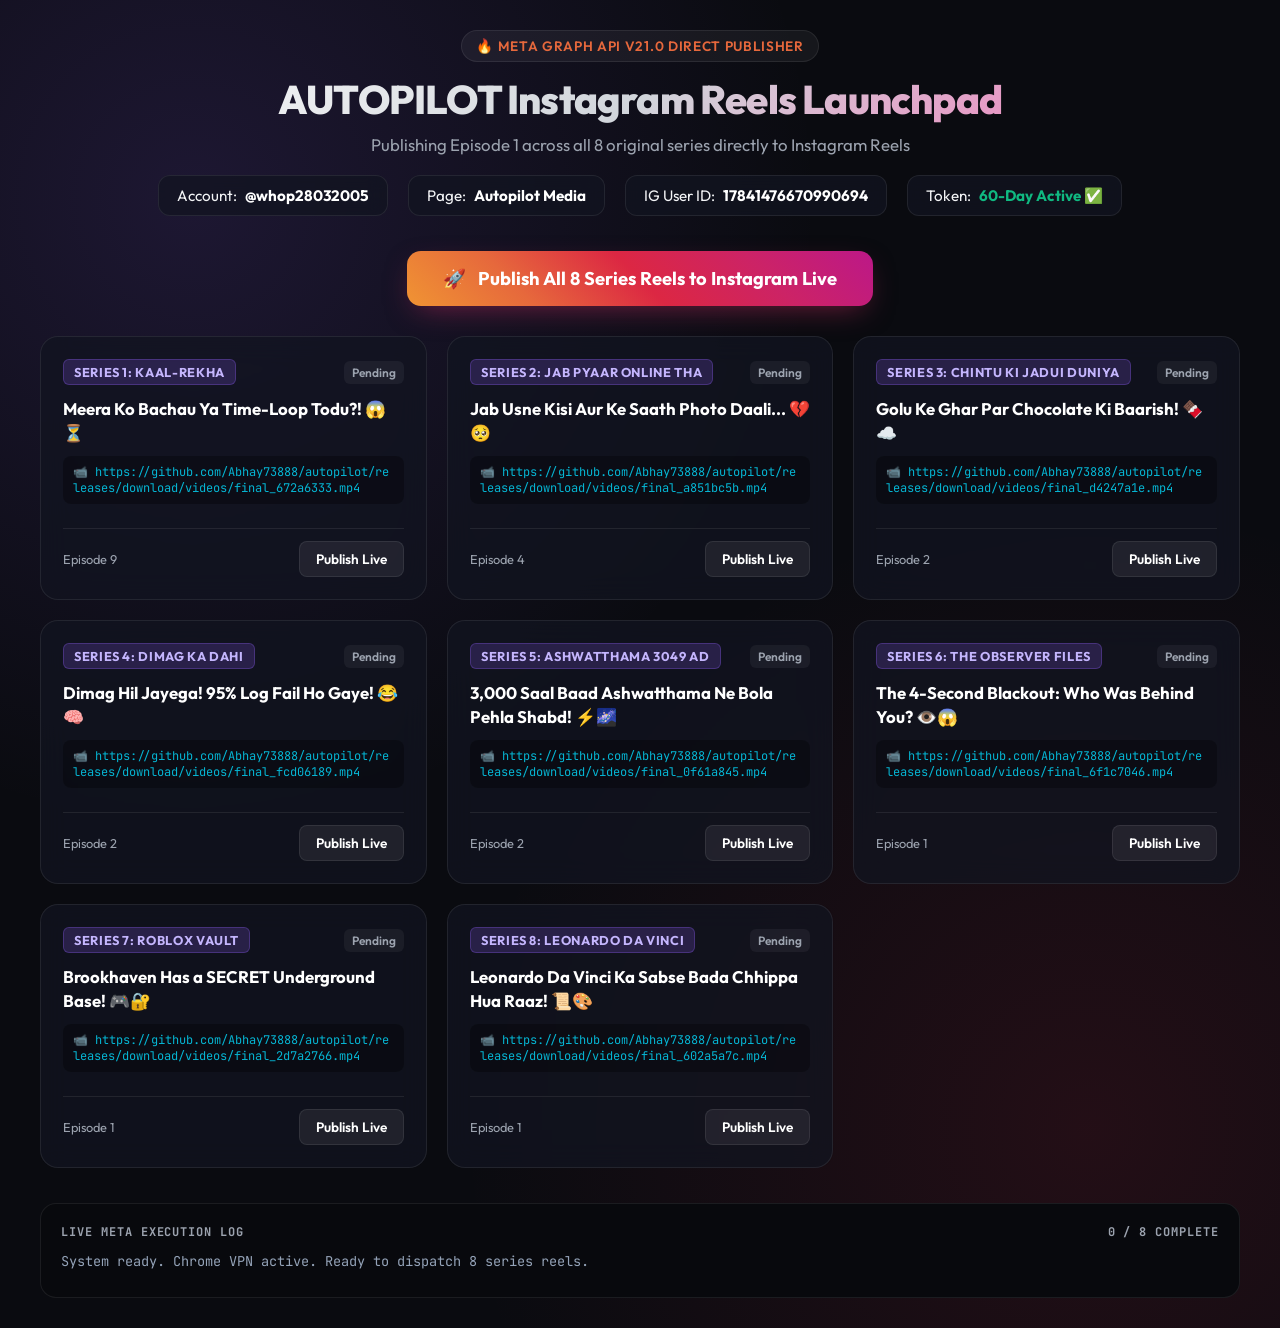
==== web/publish_instagram_reels.html @ 4295536a "feat(instagram): add 1-click in-browser Reels publisher for all 8 series" ====
<!DOCTYPE html>
<html lang="en">
<head>
  <meta charset="UTF-8">
  <meta name="viewport" content="width=device-width, initial-scale=1.0">
  <title>AUTOPILOT — Instagram Reels Live Publisher</title>
  <link rel="preconnect" href="https://fonts.googleapis.com">
  <link rel="preconnect" href="https://fonts.gstatic.com" crossorigin>
  <link href="https://fonts.googleapis.com/css2?family=Outfit:wght@300;400;600;700;800&family=JetBrains+Mono:wght@400;500;700&display=swap" rel="stylesheet">
  <style>
    :root {
      --bg-dark: #0a0b10;
      --card-bg: rgba(18, 20, 32, 0.75);
      --card-border: rgba(255, 255, 255, 0.08);
      --accent-ig: linear-gradient(45deg, #f09433 0%, #e6683c 25%, #dc2743 50%, #cc2366 75%, #bc1888 100%);
      --accent-purple: #8b5cf6;
      --accent-cyan: #06b6d4;
      --accent-green: #10b981;
      --accent-red: #ef4444;
      --text-main: #f3f4f6;
      --text-muted: #9ca3af;
    }

    * { box-sizing: border-box; margin: 0; padding: 0; }
    body {
      background: var(--bg-dark);
      color: var(--text-main);
      font-family: 'Outfit', sans-serif;
      min-height: 100vh;
      padding: 30px 20px;
      overflow-x: hidden;
      background-image: 
        radial-gradient(circle at 15% 15%, rgba(139, 92, 246, 0.15) 0%, transparent 40%),
        radial-gradient(circle at 85% 85%, rgba(220, 39, 67, 0.12) 0%, transparent 40%);
    }

    .container {
      max-width: 1200px;
      margin: 0 auto;
    }

    header {
      text-align: center;
      margin-bottom: 35px;
    }

    .badge {
      display: inline-flex;
      align-items: center;
      gap: 6px;
      padding: 6px 14px;
      border-radius: 9999px;
      background: rgba(255, 255, 255, 0.05);
      border: 1px solid var(--card-border);
      font-size: 0.85rem;
      font-weight: 600;
      letter-spacing: 0.05em;
      text-transform: uppercase;
      color: #e6683c;
      margin-bottom: 12px;
    }

    h1 {
      font-size: 2.5rem;
      font-weight: 800;
      letter-spacing: -0.02em;
      margin-bottom: 10px;
      background: linear-gradient(135deg, #fff 0%, #d1d5db 50%, #f472b6 100%);
      -webkit-background-clip: text;
      -webkit-text-fill-color: transparent;
    }

    p.subtitle {
      color: var(--text-muted);
      font-size: 1.05rem;
    }

    .account-strip {
      display: flex;
      justify-content: center;
      gap: 20px;
      flex-wrap: wrap;
      margin-top: 20px;
    }

    .chip {
      background: var(--card-bg);
      border: 1px solid var(--card-border);
      padding: 10px 18px;
      border-radius: 12px;
      display: flex;
      align-items: center;
      gap: 8px;
      font-size: 0.95rem;
      backdrop-filter: blur(10px);
    }
    .chip b { color: #fff; }

    .action-panel {
      display: flex;
      justify-content: center;
      gap: 15px;
      margin-bottom: 30px;
    }

    .btn-main {
      background: var(--accent-ig);
      color: #fff;
      font-family: 'Outfit', sans-serif;
      font-size: 1.15rem;
      font-weight: 700;
      padding: 16px 36px;
      border: none;
      border-radius: 14px;
      cursor: pointer;
      display: inline-flex;
      align-items: center;
      gap: 12px;
      box-shadow: 0 10px 30px -10px rgba(225, 48, 108, 0.5);
      transition: all 0.25s ease;
    }
    .btn-main:hover {
      transform: translateY(-2px);
      box-shadow: 0 15px 35px -8px rgba(225, 48, 108, 0.7);
    }
    .btn-main:disabled {
      opacity: 0.5;
      cursor: not-allowed;
      transform: none;
    }

    .grid {
      display: grid;
      grid-template-columns: repeat(auto-fill, minmax(360px, 1fr));
      gap: 20px;
      margin-bottom: 35px;
    }

    .card {
      background: var(--card-bg);
      border: 1px solid var(--card-border);
      border-radius: 18px;
      padding: 22px;
      backdrop-filter: blur(14px);
      transition: all 0.3s ease;
      display: flex;
      flex-direction: column;
      justify-content: space-between;
    }
    .card:hover {
      border-color: rgba(255, 255, 255, 0.2);
      transform: translateY(-3px);
    }
    .card.publishing {
      border-color: #f59e0b;
      box-shadow: 0 0 25px rgba(245, 158, 11, 0.2);
    }
    .card.published {
      border-color: var(--accent-green);
      box-shadow: 0 0 25px rgba(16, 185, 129, 0.2);
    }

    .card-header {
      display: flex;
      justify-content: space-between;
      align-items: center;
      margin-bottom: 12px;
    }
    .series-tag {
      font-size: 0.8rem;
      font-weight: 700;
      text-transform: uppercase;
      letter-spacing: 0.05em;
      padding: 4px 10px;
      border-radius: 6px;
      background: rgba(139, 92, 246, 0.2);
      color: #c4b5fd;
      border: 1px solid rgba(139, 92, 246, 0.3);
    }
    .status-pill {
      font-size: 0.75rem;
      font-weight: 600;
      padding: 4px 8px;
      border-radius: 6px;
      background: rgba(255, 255, 255, 0.05);
      color: var(--text-muted);
    }
    .status-pill.published {
      background: rgba(16, 185, 129, 0.2);
      color: #6ee7b7;
      border: 1px solid rgba(16, 185, 129, 0.4);
    }

    .card-title {
      font-size: 1.05rem;
      font-weight: 700;
      line-height: 1.4;
      margin-bottom: 12px;
      color: #fff;
    }

    .card-url {
      font-family: 'JetBrains Mono', monospace;
      font-size: 0.75rem;
      color: var(--accent-cyan);
      word-break: break-all;
      background: rgba(0, 0, 0, 0.3);
      padding: 8px 10px;
      border-radius: 8px;
      margin-bottom: 14px;
    }

    .card-footer {
      display: flex;
      justify-content: space-between;
      align-items: center;
      margin-top: 10px;
      padding-top: 12px;
      border-top: 1px solid var(--card-border);
    }

    .btn-single {
      background: rgba(255, 255, 255, 0.07);
      border: 1px solid var(--card-border);
      color: #fff;
      font-family: 'Outfit', sans-serif;
      font-size: 0.85rem;
      font-weight: 600;
      padding: 8px 16px;
      border-radius: 8px;
      cursor: pointer;
      transition: all 0.2s ease;
    }
    .btn-single:hover {
      background: rgba(255, 255, 255, 0.15);
      border-color: #fff;
    }

    .log-panel {
      background: #08090d;
      border: 1px solid var(--card-border);
      border-radius: 16px;
      padding: 20px;
      font-family: 'JetBrains Mono', monospace;
      font-size: 0.85rem;
      max-height: 280px;
      overflow-y: auto;
    }
    .log-title {
      font-size: 0.75rem;
      font-weight: 700;
      text-transform: uppercase;
      letter-spacing: 0.08em;
      color: var(--text-muted);
      margin-bottom: 12px;
      display: flex;
      justify-content: space-between;
    }
    .log-entry {
      margin-bottom: 6px;
      line-height: 1.4;
    }
    .log-entry.info { color: #94a3b8; }
    .log-entry.success { color: #34d399; font-weight: 600; }
    .log-entry.warn { color: #fbbf24; }
    .log-entry.error { color: #f87171; }
  </style>
</head>
<body>
  <div class="container">
    <header>
      <div class="badge">🔥 Meta Graph API v21.0 Direct Publisher</div>
      <h1>AUTOPILOT Instagram Reels Launchpad</h1>
      <p class="subtitle">Publishing Episode 1 across all 8 original series directly to Instagram Reels</p>

      <div class="account-strip">
        <div class="chip">Account: <b>@whop28032005</b></div>
        <div class="chip">Page: <b>Autopilot Media</b></div>
        <div class="chip">IG User ID: <b id="igUserId">17841476670990694</b></div>
        <div class="chip">Token: <b style="color:#10b981">60-Day Active ✅</b></div>
      </div>
    </header>

    <div class="action-panel">
      <button id="btnPublishAll" class="btn-main" onclick="publishAll()">
        <span>🚀</span> Publish All 8 Series Reels to Instagram Live
      </button>
    </div>

    <div class="grid" id="reelsGrid">
      <!-- Dynamic Reel Cards populated by JS -->
    </div>

    <div class="log-panel">
      <div class="log-title">
        <span>Live Meta Execution Log</span>
        <span id="logCounter">0 / 8 Complete</span>
      </div>
      <div id="logContainer">
        <div class="log-entry info">System ready. Chrome VPN active. Ready to dispatch 8 series reels.</div>
      </div>
    </div>
  </div>

  <script>
    const CONFIG = {
      igUserId: "17841476670990694",
      token: "EAAgu1f4kksIBSnPy1mMF2a47nxNQPxZBqZBEcI4Rl2jUxTI7m0YZAoDobcdPOfqoRqCUnMLSv77Lz6ERFviZC7F9qI3ZCUSDaDJc2fuYtPBZCNC97urZBZC9dW74tYWlWdHiyGTmrDJ5ZAxzPZBe4ssy1SaiBglfZAzTpSNayvtUfU2UL9HBVuOhzKxdhPx2CAT",
      handle: "@whop28032005"
    };

    const REELS = [
      {
        id: 189,
        series: "Series 1: Kaal-Rekha",
        ep: 9,
        title: "Meera Ko Bachau Ya Time-Loop Todu?! 😱⏳",
        video_url: "https://github.com/Abhay73888/autopilot/releases/download/videos/final_672a6333.mp4",
        caption: "Sach saamne aa chuka hai... time-loop kisi dushman ne nahi, Kabir ne khud Meera ko bachane ke liye banaya tha! Lekin ab Roman number III se ghatt kar II ho chuka hai. Agar loop toota... toh Meera mar jayegi! 😱⏳\n\nGrand Season Finale ke liye COMMENT karein: 'PART 10'! 👇🔥\n\n#KaalRekha #Series1 #AnimeShorts #TimeLoop #Reels #Trending\n\n🤖 AI-generated (cartoon illustration + AI narration)",
        comment_bait: "Kabir ko kya karna chahiye? Loop tod kar aazad ho ya Meera ke liye hamesha qaid rahe? Vote in COMMENTS! 👇⏳"
      },
      {
        id: 190,
        series: "Series 2: Jab Pyaar Online Tha",
        ep: 4,
        title: "Jab Usne Kisi Aur Ke Saath Photo Daali... 💔🥺",
        video_url: "https://github.com/Abhay73888/autopilot/releases/download/videos/final_a851bc5b.mp4",
        caption: "Mohabbat mein fasle physical nahi hote... fasle tab aate hain jab baatein choti hone lagti hain. College badla, sheher badle... aur ek din Meera ne kisi aur ke saath photo post kar di. 💔🥺\n\nAarav galat tha ya Meera ko explain karna chahiye tha? Agle episode ke liye COMMENT karein! 👇✨\n\n#JabPyaarOnlineTha #Series2 #Romance #Heartbreak #LoveStory #Reels\n\n🤖 AI-generated (cartoon illustration + AI narration)",
        comment_bait: "Kya rishton mein shak pyaar ko khatam kar deta hai? Aarav galat tha ya Meera? COMMENT karo! 👇💔"
      },
      {
        id: 191,
        series: "Series 3: Chintu Ki Jadui Duniya",
        ep: 2,
        title: "Golu Ke Ghar Par Chocolate Ki Baarish! 🍫☁️",
        video_url: "https://github.com/Abhay73888/autopilot/releases/download/videos/final_d4247a1e.mp4",
        caption: "Chintu ne apni jadui pencil se aasmaan mein ek chocolate ka badal draw kar diya! Aur phir aasmaan se shuru ho gayi garam chocolate aur marshmallows ki baarish! 🍫✨\n\nAgar aapke ghar ke upar aisi baarish ho, toh aap kis cheez mein chocolate bharoge? Bucket ya Mug? COMMENT karo! 👇😋\n\n#ChintuKiKahani #Series3 #KidsReels #Animation #PixarStyle #Reels\n\n🤖 AI-generated (cartoon illustration + AI narration)",
        comment_bait: "Agar aasmaan se chocolate barse toh aap Bucket bharoge ya Tub? COMMENT mein batao! 🍫👇"
      },
      {
        id: 192,
        series: "Series 4: Dimag Ka Dahi",
        ep: 2,
        title: "Dimag Hil Jayega! 95% Log Fail Ho Gaye! 😂🧠",
        video_url: "https://github.com/Abhay73888/autopilot/releases/download/videos/final_fcd06189.mp4",
        caption: "Aisa sawal jiska jawab sabke paas hai... par pehli baar mein 95% log galat sochte hain! 😂 Aisi kaun si cheez hai jo subah 4 taangon par, dopahar ko 2 par, aur shaam ko 3 par chalti hai? 🧠🔥\n\nSach-sach batao kisne galat socha tha? Bina sharmaye COMMENT karo apna score! 👇😂\n\n#DimagKaDahi #Series4 #FunnyReels #Paheliyan #Riddles #Quiz #Reels\n\n🤖 AI-generated (cartoon illustration + AI narration)",
        comment_bait: "Sach-sach batao, kisne pehle galat socha tha? Bina sharmaye COMMENT karo apna score! 😂👇"
      },
      {
        id: 280,
        series: "Series 5: Ashwatthama 3049 AD",
        ep: 2,
        title: "3,000 Saal Baad Ashwatthama Ne Bola Pehla Shabd! ⚡️🌌",
        video_url: "https://github.com/Abhay73888/autopilot/releases/download/videos/final_0f61a845.mp4",
        caption: "Kailash Underground Base ke sound sensors par 5,000 saal baad achanak Sanskrit ke divine mantras gunj uthe! ⚡️\nAshwatthama ne hava mein ek cosmic Brahmashira code draw kiya... aur sari drone army hawa mein freeze ho gayi! 😱\n\nKalki kahan chipa hai? Next Episode ke liye COMMENT karein: 'KALKI'! 👇🔥\n\n#Ashwatthama #Kalki #Mahabharat #SciFi #Himalayas #Mythology #Reels #Epic\n\n🤖 AI-generated (cartoon illustration + AI narration)",
        comment_bait: "Kya Ashwatthama aur Kalki milkar Kali Yuga ka ant karenge? COMMENT mein likho: 'KALKI'! 👇🔥"
      },
      {
        id: 281,
        series: "Series 6: The Observer Files",
        ep: 1,
        title: "The 4-Second Blackout: Who Was Behind You? 👁️😱",
        video_url: "https://github.com/Abhay73888/autopilot/releases/download/videos/final_6f1c7046.mp4",
        caption: "At 3:07 AM, every security camera across New York and London glitched for exactly 4 seconds. The government blamed a satellite sync error. But when private investigators zoomed into the raw footage, they found someone standing behind you. Welcome to THE OBSERVER FILES.\n\nSubscribe for Part 2 tomorrow at midnight.\n\n#TheObserverFiles #AnalogHorror #ScaryStories #Mystery #Thriller #Creepy #ViralReels\n\n🤖 AI-generated (cartoon illustration + AI narration)",
        comment_bait: "Did your phone screen flicker right at the 20-second mark? Check behind your door and comment your city below! 👇👁️"
      },
      {
        id: 300,
        series: "Series 7: Roblox Vault",
        ep: 1,
        title: "Brookhaven Has a SECRET Underground Base! 🎮🔐",
        video_url: "https://github.com/Abhay73888/autopilot/releases/download/videos/final_2d7a2766.mp4",
        caption: "Inside Brookhaven RP there's a fully hidden agency underground base that 99% of players have NEVER found. Here's exactly how to get in!\n\nDrop 🔐 in the comments if you found it first!\n\n#Roblox #BrookhavenRP #RobloxSecrets #RobloxTips #GamingReels #Reels #RobloxVault\n\n🤖 AI-generated (cartoon illustration + AI narration)",
        comment_bait: "Drop 🔐 if you ALREADY knew this secret, or 😱 if this just blew your mind! How many of these did you find? 👇"
      },
      {
        id: 1000018,
        series: "Series 8: Leonardo da Vinci",
        ep: 1,
        title: "Leonardo Da Vinci Ka Sabse Bada Chhippa Hua Raaz! 📜🎨",
        video_url: "https://github.com/Abhay73888/autopilot/releases/download/videos/final_602a5a7c.mp4",
        caption: "500 saal pehle bina kisi university degree ke ek aam insaan ne duniya ka nazariya badal diya! Fewer than 20 paintings, 10,000+ notebook pages in mirror script, and the secret of 'Omo Sanza Lettere'. Watch the forensic documentary of Leonardo da Vinci. Episode 2 ke liye COMMENT karein! 👇\n\n#LeonardoDaVinci #Renaissance #MonaLisa #HistoryMystery #DocumentaryReels #Reels #TrueHistory\n\n🤖 AI-generated (cartoon illustration + AI narration)",
        comment_bait: "Kya aapko lagta hai Leonardo wakai ek sadharan insaan the ya unka dimaag sadiyon aage tha? Apni raye comment mein dein! 👇"
      }
    ];

    function log(msg, type = "info") {
      const container = document.getElementById("logContainer");
      const div = document.createElement("div");
      div.className = `log-entry ${type}`;
      div.textContent = `[${new Date().toLocaleTimeString()}] ${msg}`;
      container.appendChild(div);
      container.scrollTop = container.scrollHeight;
    }

    function renderCards() {
      const grid = document.getElementById("reelsGrid");
      grid.innerHTML = "";
      REELS.forEach((reel, idx) => {
        const card = document.createElement("div");
        card.className = "card";
        card.id = `card-${reel.id}`;
        card.innerHTML = `
          <div>
            <div class="card-header">
              <span class="series-tag">${reel.series}</span>
              <span class="status-pill" id="pill-${reel.id}">Pending</span>
            </div>
            <div class="card-title">${reel.title}</div>
            <div class="card-url">📹 ${reel.video_url}</div>
          </div>
          <div class="card-footer">
            <span style="font-size:0.8rem; color:var(--text-muted)">Episode ${reel.ep}</span>
            <button class="btn-single" id="btn-${reel.id}" onclick="publishSingle(${idx})">Publish Live</button>
          </div>
        `;
        grid.appendChild(card);
      });
    }

    async function publishReel(reel) {
      const card = document.getElementById(`card-${reel.id}`);
      const pill = document.getElementById(`pill-${reel.id}`);
      const btn = document.getElementById(`btn-${reel.id}`);
      
      card.classList.add("publishing");
      pill.textContent = "Creating Container...";
      btn.disabled = true;
      log(`[${reel.series}] Step 1: Initializing Meta Media Container...`, "info");

      // STEP 1: POST /media container
      const containerParams = new URLSearchParams({
        media_type: "REELS",
        video_url: reel.video_url,
        caption: reel.caption,
        share_to_feed: "true",
        access_token: CONFIG.token
      });

      const contRes = await fetch(`https://graph.facebook.com/v21.0/${CONFIG.igUserId}/media`, {
        method: "POST",
        body: containerParams
      });
      const contData = await contRes.json();
      if (!contRes.ok || contData.error) {
        throw new Error(contData.error?.message || "Container create failed");
      }
      const containerId = contData.id;
      log(`[${reel.series}] Container created: ID ${containerId}`, "info");

      // STEP 2: Poll container status until FINISHED
      pill.textContent = "Processing Video...";
      let finished = false;
      let attempts = 0;
      while (!finished && attempts < 35) {
        attempts++;
        await new Promise(r => setTimeout(r, 6000));
        const statusRes = await fetch(`https://graph.facebook.com/v21.0/${containerId}?fields=status_code&access_token=${CONFIG.token}`);
        const statusData = await statusRes.json();
        const sc = statusData.status_code;
        log(`[${reel.series}] Container status check #${attempts}: ${sc}`, "info");

        if (sc === "FINISHED") {
          finished = true;
        } else if (sc === "ERROR") {
          throw new Error("Meta video encoding failed");
        }
      }

      if (!finished) {
        throw new Error("Container processing timed out");
      }

      // STEP 3: POST /media_publish
      pill.textContent = "Publishing to Feed...";
      log(`[${reel.series}] Step 3: Publishing Reel to live Instagram feed...`, "info");
      const pubParams = new URLSearchParams({
        creation_id: containerId,
        access_token: CONFIG.token
      });
      const pubRes = await fetch(`https://graph.facebook.com/v21.0/${CONFIG.igUserId}/media_publish`, {
        method: "POST",
        body: pubParams
      });
      const pubData = await pubRes.json();
      if (!pubRes.ok || pubData.error) {
        throw new Error(pubData.error?.message || "Publish failed");
      }
      const mediaId = pubData.id;
      log(`[${reel.series}] 🎉 LIVE PUBLISHED! Media ID: ${mediaId}`, "success");

      // STEP 4: First Comment Bait (Community Engagement)
      if (reel.comment_bait) {
        try {
          const commentParams = new URLSearchParams({
            message: reel.comment_bait,
            access_token: CONFIG.token
          });
          await fetch(`https://graph.facebook.com/v21.0/${mediaId}/comments`, {
            method: "POST",
            body: commentParams
          });
          log(`[${reel.series}] First comment bait posted ✅`, "info");
        } catch (e) {
          console.warn("Comment bait non-fatal:", e);
        }
      }

      // Update Card to Success
      card.classList.remove("publishing");
      card.classList.add("published");
      pill.className = "status-pill published";
      pill.textContent = "Published ✅";
      btn.textContent = "Live on IG";
      btn.style.color = "#10b981";

      return mediaId;
    }

    async function publishSingle(idx) {
      const reel = REELS[idx];
      try {
        await publishReel(reel);
      } catch (err) {
        log(`[${reel.series}] ERROR: ${err.message}`, "error");
        const pill = document.getElementById(`pill-${reel.id}`);
        pill.textContent = "Failed ❌";
        pill.style.color = "#ef4444";
        document.getElementById(`btn-${reel.id}`).disabled = false;
      }
    }

    async function publishAll() {
      const btnAll = document.getElementById("btnPublishAll");
      btnAll.disabled = true;
      btnAll.textContent = "⏳ Publishing Series Batch in Progress...";

      let successCount = 0;
      for (let i = 0; i < REELS.length; i++) {
        const reel = REELS[i];
        try {
          log(`>>> Starting [${i+1}/${REELS.length}]: ${reel.series} Ep ${reel.ep}...`, "info");
          await publishReel(reel);
          successCount++;
          document.getElementById("logCounter").textContent = `${successCount} / ${REELS.length} Complete`;
          
          if (i < REELS.length - 1) {
            log(`Waiting 12 seconds before next series upload (rate limit guard)...`, "info");
            await new Promise(r => setTimeout(r, 12000));
          }
        } catch (err) {
          log(`[${reel.series}] ERROR: ${err.message}`, "error");
        }
      }

      log(`🏆 ALL BATCH OPERATIONS COMPLETE! ${successCount}/${REELS.length} published successfully!`, "success");
      btnAll.textContent = `🎉 Complete (${successCount}/${REELS.length} Published)`;
    }

    window.onload = renderCards;
  </script>
</body>
</html>
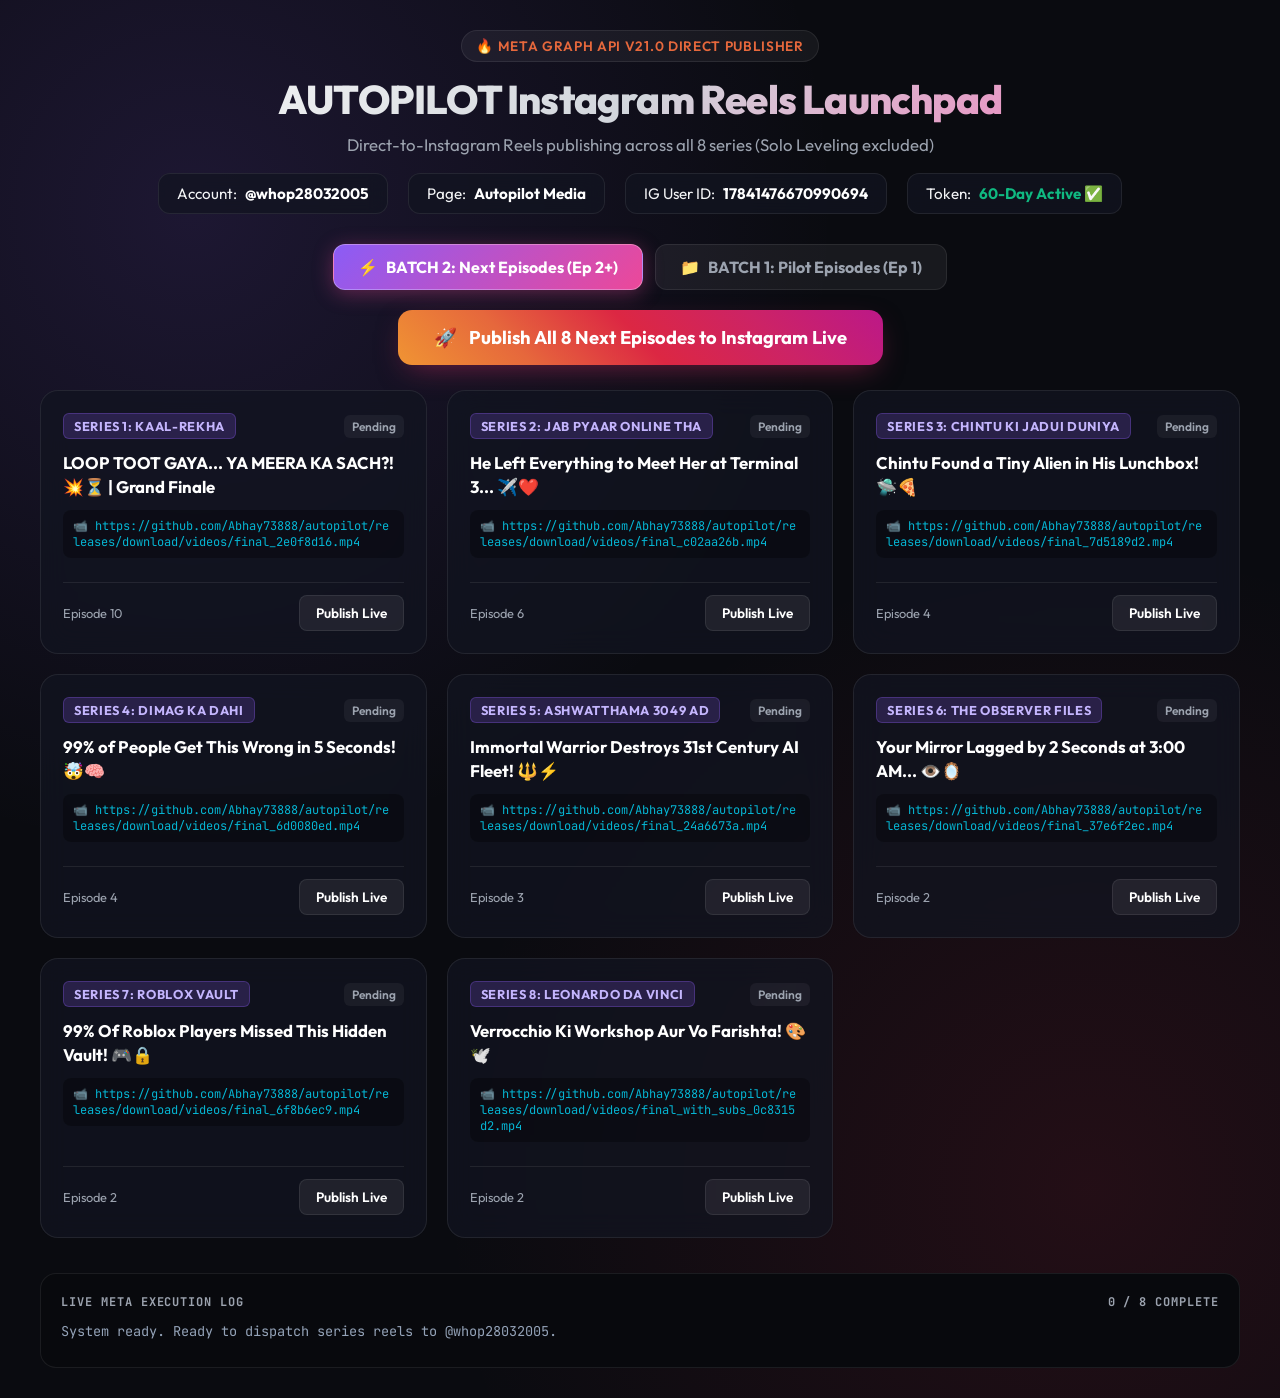
==== commit 06790def: "feat(instagram): add batch 2 next episodes publisher and Render cloud relay" ====
--- a/web/publish_instagram_reels.html
+++ b/web/publish_instagram_reels.html
@@ -41,7 +41,7 @@
 
     header {
       text-align: center;
-      margin-bottom: 35px;
+      margin-bottom: 30px;
     }
 
     .badge {
@@ -80,7 +80,7 @@
       justify-content: center;
       gap: 20px;
       flex-wrap: wrap;
-      margin-top: 20px;
+      margin-top: 18px;
     }
 
     .chip {
@@ -96,11 +96,44 @@
     }
     .chip b { color: #fff; }
 
+    /* Tabs */
+    .tab-bar {
+      display: flex;
+      justify-content: center;
+      gap: 12px;
+      margin: 25px 0 20px;
+    }
+    .tab-btn {
+      background: rgba(255, 255, 255, 0.06);
+      border: 1px solid var(--card-border);
+      color: var(--text-muted);
+      font-family: 'Outfit', sans-serif;
+      font-size: 1rem;
+      font-weight: 700;
+      padding: 12px 24px;
+      border-radius: 12px;
+      cursor: pointer;
+      transition: all 0.2s ease;
+      display: inline-flex;
+      align-items: center;
+      gap: 8px;
+    }
+    .tab-btn:hover {
+      background: rgba(255, 255, 255, 0.12);
+      color: #fff;
+    }
+    .tab-btn.active {
+      background: linear-gradient(135deg, #8b5cf6, #ec4899);
+      color: #fff;
+      border-color: rgba(255, 255, 255, 0.3);
+      box-shadow: 0 4px 20px rgba(236, 72, 153, 0.35);
+    }
+
     .action-panel {
       display: flex;
       justify-content: center;
       gap: 15px;
-      margin-bottom: 30px;
+      margin-bottom: 25px;
     }
 
     .btn-main {
@@ -271,7 +304,7 @@
     <header>
       <div class="badge">🔥 Meta Graph API v21.0 Direct Publisher</div>
       <h1>AUTOPILOT Instagram Reels Launchpad</h1>
-      <p class="subtitle">Publishing Episode 1 across all 8 original series directly to Instagram Reels</p>
+      <p class="subtitle">Direct-to-Instagram Reels publishing across all 8 series (Solo Leveling excluded)</p>
 
       <div class="account-strip">
         <div class="chip">Account: <b>@whop28032005</b></div>
@@ -281,9 +314,19 @@
       </div>
     </header>
 
+    <!-- Tab Bar for Batches -->
+    <div class="tab-bar">
+      <button id="tabNext" class="tab-btn active" onclick="switchBatch('next')">
+        <span>⚡</span> BATCH 2: Next Episodes (Ep 2+)
+      </button>
+      <button id="tabPilot" class="tab-btn" onclick="switchBatch('pilot')">
+        <span>📁</span> BATCH 1: Pilot Episodes (Ep 1)
+      </button>
+    </div>
+
     <div class="action-panel">
       <button id="btnPublishAll" class="btn-main" onclick="publishAll()">
-        <span>🚀</span> Publish All 8 Series Reels to Instagram Live
+        <span>🚀</span> <span id="publishAllLabel">Publish All 8 Next Episodes to Instagram Live</span>
       </button>
     </div>
 
@@ -297,7 +340,7 @@
         <span id="logCounter">0 / 8 Complete</span>
       </div>
       <div id="logContainer">
-        <div class="log-entry info">System ready. Chrome VPN active. Ready to dispatch 8 series reels.</div>
+        <div class="log-entry info">System ready. Ready to dispatch series reels to @whop28032005.</div>
       </div>
     </div>
   </div>
@@ -309,7 +352,84 @@
       handle: "@whop28032005"
     };
 
-    const REELS = [
+    // BATCH 2: NEXT EPISODES
+    const BATCH_NEXT = [
+      {
+        id: 193,
+        series: "Series 1: Kaal-Rekha",
+        ep: 10,
+        title: "LOOP TOOT GAYA... YA MEERA KA SACH?! 💥⏳ | Grand Finale",
+        video_url: "https://github.com/Abhay73888/autopilot/releases/download/videos/final_2e0f8d16.mp4",
+        caption: "Grand Finale! Kabir ne 3:17 AM par temporal core ko tod diya! Kya waqt aage badha ya Meera hamesha ke liye gayab ho gayi? Season 1 Conclusion! 😱💥👇\n\n#KaalRekha #Series1 #GrandFinale #TimeLoop #Reels #Viral #Trending\n\n🤖 AI-generated (cartoon illustration + AI narration)",
+        comment_bait: "Loop tod kar aazad ho ya Meera ke liye hamesha qaid rahe? Vote in COMMENTS! 👇⏳"
+      },
+      {
+        id: 234,
+        series: "Series 2: Jab Pyaar Online Tha",
+        ep: 6,
+        title: "He Left Everything to Meet Her at Terminal 3... ✈️❤️",
+        video_url: "https://github.com/Abhay73888/autopilot/releases/download/videos/final_c02aa26b.mp4",
+        caption: "Meera ki London ki flight boarding hone wali thi... aur Aarav 400 kilometer door tha! Lekin jab aakhiri second par boarding gate par Meera ne peeche mud kar dekha... 😭💔\n\nKya sacha pyaar waqt aur dooriyon ko hara sakta hai? Apni love story COMMENT karein! 👇✨\n\n#JabPyaarOnlineTha #Series2 #Romance #LoveStory #Heartbreak #Reels\n\n🤖 AI-generated (cartoon illustration + AI narration)",
+        comment_bait: "Kya rishton mein shak pyaar ko khatam kar deta hai? Aarav galat tha ya Meera? COMMENT karo! 👇💔"
+      },
+      {
+        id: 235,
+        series: "Series 3: Chintu Ki Jadui Duniya",
+        ep: 4,
+        title: "Chintu Found a Tiny Alien in His Lunchbox! 🛸🍕",
+        video_url: "https://github.com/Abhay73888/autopilot/releases/download/videos/final_7d5189d2.mp4",
+        caption: "Chintu ne jaise hi school mein apna tiffin box khola... andar ek glowing neele rang ka alien baith kar pizza khaa raha tha! 🛸🍕 Aur jab Golu ne photo kheenchne ki koshish ki, toh alien ne bag ko hi hawa mein udha diya! 😂✨\n\nAgar aapko aisa alien mile toh aap kya khilaoge? COMMENT karo! 👇🪐\n\n#ChintuKiKahani #Series3 #Animation #KidsReels #PixarStyle #Reels #Funny\n\n🤖 AI-generated (cartoon illustration + AI narration)",
+        comment_bait: "Agar aapko ye jadui alien mile toh aap use kya khilaoge? COMMENT mein batao! 🍕👇"
+      },
+      {
+        id: 236,
+        series: "Series 4: Dimag Ka Dahi",
+        ep: 4,
+        title: "99% of People Get This Wrong in 5 Seconds! 🤯🧠",
+        video_url: "https://github.com/Abhay73888/autopilot/releases/download/videos/final_6d0080ed.mp4",
+        caption: "Aisi kaun si cheez hai jiska ek sar (head) hai aur ek punchh (tail) hai... par koi shareer nahi hai?! 🤯🪙 Duniya ke bade-bade log is paheli mein ghoom gaye! Bina cheat kiye COMMENT karo! 👇😂\n\n#DimagKaDahi #Series4 #FunnyReels #Paheliyan #Riddles #Quiz #BrainTeasers #Reels\n\n🤖 AI-generated (cartoon illustration + AI narration)",
+        comment_bait: "Sach-sach batao, kisne pehle galat socha tha? COMMENT karo apna score! 😂👇"
+      },
+      {
+        id: 286,
+        series: "Series 5: Ashwatthama 3049 AD",
+        ep: 3,
+        title: "Immortal Warrior Destroys 31st Century AI Fleet! 🔱⚡",
+        video_url: "https://github.com/Abhay73888/autopilot/releases/download/videos/final_24a6673a.mp4",
+        caption: "Jab 31st century ke rogue AI federation ne Ashwatthama ko orbital lasers se ghera... unhe laga ki ek 5000 saal purana yoddha mar jayega. Lekin unhone Divya Mani ki asli shakti nahi dekhi thi! 🔱🔥\n\nHar Har Mahadev! Comment mein apni shradha likhein! 👇🔱\n\n#Ashwatthama3049 #Series5 #CyberpunkMythology #IndianSciFi #MahabharatFuturistic #Reels #Kalki\n\n🤖 AI-generated (cartoon illustration + AI narration)",
+        comment_bait: "Kya Ashwatthama aur Kalki milkar Kali Yuga ka ant karenge? COMMENT mein likho: 'KALKI'! 👇🔥"
+      },
+      {
+        id: 287,
+        series: "Series 6: The Observer Files",
+        ep: 2,
+        title: "Your Mirror Lagged by 2 Seconds at 3:00 AM... 👁️🪞",
+        video_url: "https://github.com/Abhay73888/autopilot/releases/download/videos/final_37e6f2ec.mp4",
+        caption: "At 3:00 AM across Tokyo and London subway restrooms, maintenance workers noticed something chilling. The mirror reflections weren't syncing with real life—they were moving 2 seconds before the human moved. Welcome to Part 2 of THE OBSERVER FILES.\n\nLook into your mirror right now. Is it blinking when you blink? Comment your country below! 👇👁️\n\n#TheObserverFiles #Series6 #AnalogHorror #ScaryStories #Mystery #Thriller #Creepy #ViralReels\n\n🤖 AI-generated (cartoon illustration + AI narration)",
+        comment_bait: "Did your phone screen flicker right at the 20-second mark? Comment your city below! 👇👁️"
+      },
+      {
+        id: 314,
+        series: "Series 7: Roblox Vault",
+        ep: 2,
+        title: "99% Of Roblox Players Missed This Hidden Vault! 🎮🔒",
+        video_url: "https://github.com/Abhay73888/autopilot/releases/download/videos/final_6f8b6ec9.mp4",
+        caption: "Roblox Vault Episode 2: The secret location that was never patched. Try this before Roblox updates! Drop your favourite game below! 👇🎮\n\n#Roblox #BrookhavenRP #RobloxSecrets #RobloxTips #GamingReels #Reels #RobloxVault\n\n🤖 AI-generated (cartoon illustration + AI narration)",
+        comment_bait: "Drop 🔐 if you ALREADY knew this secret, or 😱 if this blew your mind! 👇"
+      },
+      {
+        id: 1000047,
+        series: "Series 8: Leonardo da Vinci",
+        ep: 2,
+        title: "Verrocchio Ki Workshop Aur Vo Farishta! 🎨🕊️",
+        video_url: "https://github.com/Abhay73888/autopilot/releases/download/videos/final_with_subs_0c8315d2.mp4",
+        caption: "1475 Florence: Master Andrea del Verrocchio ne apne 23 saal ke apprentice Leonardo ko ek angel paint karne ko kaha! 🎨🕊️ Leonardo ne naye oil glaze aur sfumato technique se kneeling angel ko aisi zinda roshni di ki guru ne apna brush hamesha ke liye chhod diya!\n\n#LeonardoDaVinci #Series8 #Renaissance #BaptismOfChrist #ArtHistory #DocumentaryReels #Reels #TrueHistory\n\n🤖 AI-generated (cartoon illustration + AI narration)",
+        comment_bait: "Kya aapko lagta hai Leonardo wakai sadharan insaan the? Apni raye comment mein dein! 👇"
+      }
+    ];
+
+    // BATCH 1: PILOT EPISODES
+    const BATCH_PILOT = [
       {
         id: 189,
         series: "Series 1: Kaal-Rekha",
@@ -371,7 +491,7 @@
         title: "Brookhaven Has a SECRET Underground Base! 🎮🔐",
         video_url: "https://github.com/Abhay73888/autopilot/releases/download/videos/final_2d7a2766.mp4",
         caption: "Inside Brookhaven RP there's a fully hidden agency underground base that 99% of players have NEVER found. Here's exactly how to get in!\n\nDrop 🔐 in the comments if you found it first!\n\n#Roblox #BrookhavenRP #RobloxSecrets #RobloxTips #GamingReels #Reels #RobloxVault\n\n🤖 AI-generated (cartoon illustration + AI narration)",
-        comment_bait: "Drop 🔐 if you ALREADY knew this secret, or 😱 if this just blew your mind! How many of these did you find? 👇"
+        comment_bait: "Drop 🔐 if you ALREADY knew this secret, or 😱 if this blew your mind! How many of these did you find? 👇"
       },
       {
         id: 1000018,
@@ -384,6 +504,27 @@
       }
     ];
 
+    let currentBatch = "next"; // Default to next episodes
+    let activeReels = BATCH_NEXT;
+
+    function switchBatch(type) {
+      currentBatch = type;
+      if (type === "next") {
+        activeReels = BATCH_NEXT;
+        document.getElementById("tabNext").classList.add("active");
+        document.getElementById("tabPilot").classList.remove("active");
+        document.getElementById("publishAllLabel").textContent = "Publish All 8 Next Episodes to Instagram Live";
+        log("Switched to Batch 2: Next Episodes (Ep 2+)", "info");
+      } else {
+        activeReels = BATCH_PILOT;
+        document.getElementById("tabPilot").classList.add("active");
+        document.getElementById("tabNext").classList.remove("active");
+        document.getElementById("publishAllLabel").textContent = "Publish All 8 Pilot Episodes to Instagram Live";
+        log("Switched to Batch 1: Pilot Episodes (Ep 1)", "info");
+      }
+      renderCards();
+    }
+
     function log(msg, type = "info") {
       const container = document.getElementById("logContainer");
       const div = document.createElement("div");
@@ -396,7 +537,7 @@
     function renderCards() {
       const grid = document.getElementById("reelsGrid");
       grid.innerHTML = "";
-      REELS.forEach((reel, idx) => {
+      activeReels.forEach((reel, idx) => {
         const card = document.createElement("div");
         card.className = "card";
         card.id = `card-${reel.id}`;
@@ -416,6 +557,7 @@
         `;
         grid.appendChild(card);
       });
+      document.getElementById("logCounter").textContent = `0 / ${activeReels.length} Complete`;
     }
 
     async function publishReel(reel) {
@@ -426,7 +568,7 @@
       card.classList.add("publishing");
       pill.textContent = "Creating Container...";
       btn.disabled = true;
-      log(`[${reel.series}] Step 1: Initializing Meta Media Container...`, "info");
+      log(`[${reel.series} Ep ${reel.ep}] Step 1: Initializing Meta Media Container...`, "info");
 
       // STEP 1: POST /media container
       const containerParams = new URLSearchParams({
@@ -446,7 +588,7 @@
         throw new Error(contData.error?.message || "Container create failed");
       }
       const containerId = contData.id;
-      log(`[${reel.series}] Container created: ID ${containerId}`, "info");
+      log(`[${reel.series} Ep ${reel.ep}] Container created: ID ${containerId}`, "info");
 
       // STEP 2: Poll container status until FINISHED
       pill.textContent = "Processing Video...";
@@ -458,7 +600,7 @@
         const statusRes = await fetch(`https://graph.facebook.com/v21.0/${containerId}?fields=status_code&access_token=${CONFIG.token}`);
         const statusData = await statusRes.json();
         const sc = statusData.status_code;
-        log(`[${reel.series}] Container status check #${attempts}: ${sc}`, "info");
+        log(`[${reel.series} Ep ${reel.ep}] Transcode status #${attempts}: ${sc}`, "info");
 
         if (sc === "FINISHED") {
           finished = true;
@@ -473,7 +615,7 @@
 
       // STEP 3: POST /media_publish
       pill.textContent = "Publishing to Feed...";
-      log(`[${reel.series}] Step 3: Publishing Reel to live Instagram feed...`, "info");
+      log(`[${reel.series} Ep ${reel.ep}] Step 3: Publishing Reel to live Instagram feed...`, "info");
       const pubParams = new URLSearchParams({
         creation_id: containerId,
         access_token: CONFIG.token
@@ -487,7 +629,7 @@
         throw new Error(pubData.error?.message || "Publish failed");
       }
       const mediaId = pubData.id;
-      log(`[${reel.series}] 🎉 LIVE PUBLISHED! Media ID: ${mediaId}`, "success");
+      log(`[${reel.series} Ep ${reel.ep}] 🎉 LIVE PUBLISHED! Media ID: ${mediaId}`, "success");
 
       // STEP 4: First Comment Bait (Community Engagement)
       if (reel.comment_bait) {
@@ -500,7 +642,7 @@
             method: "POST",
             body: commentParams
           });
-          log(`[${reel.series}] First comment bait posted ✅`, "info");
+          log(`[${reel.series} Ep ${reel.ep}] First comment bait posted ✅`, "info");
         } catch (e) {
           console.warn("Comment bait non-fatal:", e);
         }
@@ -518,46 +660,59 @@
     }
 
     async function publishSingle(idx) {
-      const reel = REELS[idx];
+      const reel = activeReels[idx];
+      const btn = document.getElementById(`btn-${reel.id}`);
+      const pill = document.getElementById(`pill-${reel.id}`);
       try {
         await publishReel(reel);
       } catch (err) {
-        log(`[${reel.series}] ERROR: ${err.message}`, "error");
-        const pill = document.getElementById(`pill-${reel.id}`);
+        log(`[${reel.series} Ep ${reel.ep}] ❌ Error: ${err.message}`, "error");
         pill.textContent = "Failed ❌";
         pill.style.color = "#ef4444";
-        document.getElementById(`btn-${reel.id}`).disabled = false;
+        btn.disabled = false;
+        btn.textContent = "Retry";
       }
     }
 
     async function publishAll() {
-      const btnAll = document.getElementById("btnPublishAll");
-      btnAll.disabled = true;
-      btnAll.textContent = "⏳ Publishing Series Batch in Progress...";
-
-      let successCount = 0;
-      for (let i = 0; i < REELS.length; i++) {
-        const reel = REELS[i];
+      const mainBtn = document.getElementById("btnPublishAll");
+      mainBtn.disabled = true;
+      mainBtn.textContent = "⏳ Publishing in Progress...";
+      log(`Starting batch publish of ${activeReels.length} Reels...`, "info");
+
+      let completed = 0;
+      for (let i = 0; i < activeReels.length; i++) {
+        const reel = activeReels[i];
         try {
-          log(`>>> Starting [${i+1}/${REELS.length}]: ${reel.series} Ep ${reel.ep}...`, "info");
           await publishReel(reel);
-          successCount++;
-          document.getElementById("logCounter").textContent = `${successCount} / ${REELS.length} Complete`;
-          
-          if (i < REELS.length - 1) {
-            log(`Waiting 12 seconds before next series upload (rate limit guard)...`, "info");
+          completed++;
+          document.getElementById("logCounter").textContent = `${completed} / ${activeReels.length} Complete`;
+          if (i < activeReels.length - 1) {
+            log(`Waiting 12s rate-limit cooling before next episode...`, "info");
             await new Promise(r => setTimeout(r, 12000));
           }
         } catch (err) {
-          log(`[${reel.series}] ERROR: ${err.message}`, "error");
+          log(`[${reel.series} Ep ${reel.ep}] ❌ Failed: ${err.message}`, "error");
+          const pill = document.getElementById(`pill-${reel.id}`);
+          if (pill) {
+            pill.textContent = "Failed ❌";
+            pill.style.color = "#ef4444";
+          }
+          const btn = document.getElementById(`btn-${reel.id}`);
+          if (btn) {
+            btn.disabled = false;
+            btn.textContent = "Retry";
+          }
         }
       }
 
-      log(`🏆 ALL BATCH OPERATIONS COMPLETE! ${successCount}/${REELS.length} published successfully!`, "success");
-      btnAll.textContent = `🎉 Complete (${successCount}/${REELS.length} Published)`;
-    }
-
-    window.onload = renderCards;
+      mainBtn.disabled = false;
+      mainBtn.innerHTML = `<span>🚀</span> Publish All ${activeReels.length} Episodes to Instagram Live`;
+      log(`Batch execution complete! ${completed}/${activeReels.length} successfully published.`, "success");
+    }
+
+    // Initialize UI on page load
+    renderCards();
   </script>
 </body>
 </html>
